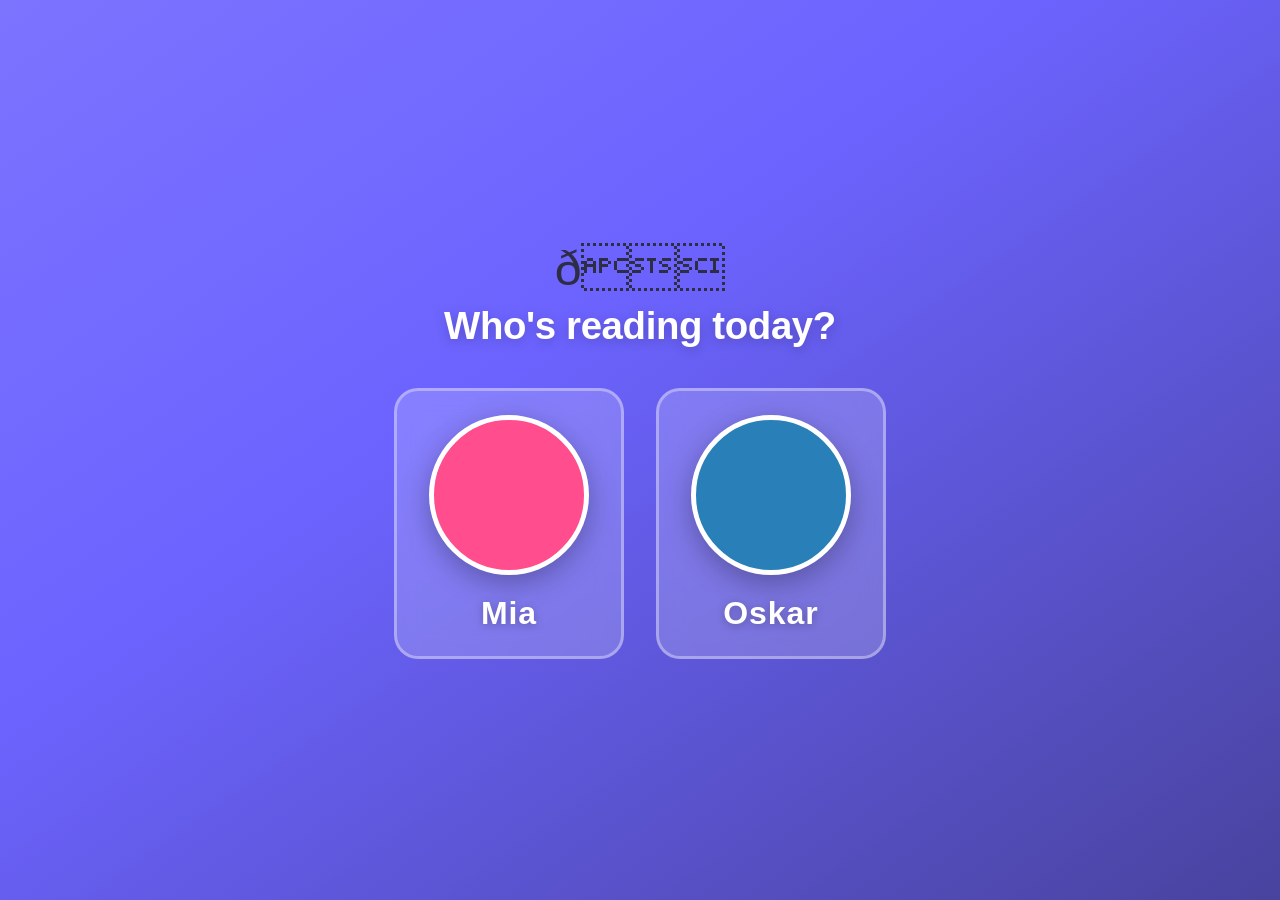
==== app.html @ 0a87f4ef "Add initial HTML structure for Little Reader app" ====
<!DOCTYPE html>
<html lang="en">
<head>
  <meta charset="UTF-8" />
  <meta name="viewport" content="width=device-width, initial-scale=1.0, user-scalable=no" />
  <meta name="theme-color" content="#6c63ff" />
  <meta name="apple-mobile-web-app-capable" content="yes" />
  <meta name="apple-mobile-web-app-status-bar-style" content="black-translucent" />
  <meta name="apple-mobile-web-app-title" content="Little Reader" />
  <title>Little Reader</title>
  <link rel="manifest" href="manifest.json" />
  <link rel="apple-touch-icon" href="icon-192.png" />
  <link rel="stylesheet" href="styles.css" />
</head>
<body>
  <script>
  const _profileName = new URLSearchParams(location.search).get('name') || '';
  const _emoji = _profileName === 'Mia' ? '🍓' : _profileName === 'Oskar' ? '🐉' : '';
</script>
  <div id="app">
    <div id="screen-home" class="screen active">
      <div class="home-header">
        <div class="app-logo">📖</div>
        <h1 class="app-title">Little Reader</h1>
        <p class="app-subtitle">Learn to read, one word at a time</p>
        <p id="profile-greeting" class="profile-greeting"></p>
      </div>
      <div class="mode-grid">
        <button class="mode-card" data-mode="sight-words"><span class="mode-icon">👁️</span><span class="mode-name">Sight Words</span><span class="mode-desc">Learn common words</span></button>
        <button class="mode-card" data-mode="phonics"><span class="mode-icon">🔤</span><span class="mode-name">Phonics</span><span class="mode-desc">Sound it out</span></button>
        <button class="mode-card" data-mode="sentences"><span class="mode-icon">📝</span><span class="mode-name">Sentences</span><span class="mode-desc">Read full sentences</span></button>
        <button class="mode-card" data-mode="spelling"><span class="mode-icon">✏️</span><span class="mode-name">Spelling</span><span class="mode-desc">Tap the letters</span></button>
      </div>
      <div class="progress-bar-container">
        <div class="progress-label">Today's progress</div>
        <div class="progress-track"><div class="progress-fill" id="daily-progress"></div></div>
        <div class="progress-count" id="progress-count">0 words today</div>
      </div>
    </div>
    <div id="screen-game" class="screen">
      <div class="game-header">
        <button class="btn-back" id="btn-back">←</button>
        <div class="game-mode-title" id="game-mode-title">Sight Words</div>
        <div class="game-score" id="game-score">⭐ 0</div>
      </div>
      <div class="game-content" id="game-content"></div>
      <div class="game-controls" id="game-controls"></div>
      <div class="feedback-overlay" id="feedback-overlay">
        <div class="feedback-emoji" id="feedback-emoji">🎉</div>
        <div class="feedback-text" id="feedback-text">Great job!</div>
      </div>
    </div>
    <div id="screen-results" class="screen">
      <div class="results-content">
        <div class="results-trophy">🏆</div>
        <h2 class="results-title">Awesome!</h2>
        <div class="results-stats">
          <div class="stat-box"><div class="stat-number" id="result-correct">0</div><div class="stat-label">Correct</div></div>
          <div class="stat-box"><div class="stat-number" id="result-total">0</div><div class="stat-label">Total</div></div>
          <div class="stat-box"><div class="stat-number" id="result-stars">0</div><div class="stat-label">Stars ⭐</div></div>
        </div>
        <div class="results-message" id="results-message">Keep it up!</div>
        <button class="btn-primary" id="btn-play-again">Play Again</button>
        <button class="btn-secondary" id="btn-home">Home</button>
      </div>
    </div>
  </div>
  <script>
  if (_profileName) {
    const el = document.getElementById('profile-greeting');
    if (el) el.textContent = 'Hi ' + _profileName + '! ' + _emoji;
  }
</script>
  <script src="app.js"></script>
</body>
</html>
---- styles.css ----
/* ===== Reset & Base ===== */
*, *::before, *::after { box-sizing: border-box; margin: 0; padding: 0; }

:root {
  --purple: #6c63ff;
  --purple-light: #8b85ff;
  --purple-dark: #4a42d4;
  --green: #4caf50;
  --green-light: #66bb6a;
  --red: #ef5350;
  --orange: #ff9800;
  --yellow: #ffd600;
  --bg: #f0eeff;
  --card-bg: #ffffff;
  --text: #2d2d44;
  --text-muted: #7a7a9a;
  --radius: 20px;
  --shadow: 0 4px 20px rgba(108,99,255,0.15);
}

html, body {
  height: 100%;
  font-family: 'Segoe UI', 'Helvetica Neue', Arial, sans-serif;
  background: var(--bg);
  color: var(--text);
  overflow: hidden;
  touch-action: manipulation;
  -webkit-tap-highlight-color: transparent;
}

#app { height: 100vh; position: relative; overflow: hidden; }

.screen {
  position: absolute; inset: 0;
  display: flex; flex-direction: column;
  overflow-y: auto;
  opacity: 0; pointer-events: none;
  transform: translateY(20px);
  transition: opacity 0.25s ease, transform 0.25s ease;
}
.screen.active { opacity: 1; pointer-events: all; transform: translateY(0); }

.home-header {
  background: linear-gradient(135deg, var(--purple) 0%, var(--purple-light) 100%);
  padding: 48px 24px 36px;
  text-align: center;
  border-radius: 0 0 40px 40px;
  box-shadow: 0 8px 30px rgba(108,99,255,0.35);
}
.app-logo { font-size: 64px; margin-bottom: 8px; }
.app-title { font-size: 32px; font-weight: 800; color: #fff; letter-spacing: -0.5px; }
.app-subtitle { font-size: 15px; color: rgba(255,255,255,0.8); margin-top: 6px; }

.mode-grid { display: grid; grid-template-columns: 1fr 1fr; gap: 16px; padding: 24px 16px; }
.mode-card { background: var(--card-bg); border: none; border-radius: var(--radius); padding: 20px 16px; display: flex; flex-direction: column; align-items: center; gap: 6px; cursor: pointer; box-shadow: var(--shadow); transition: transform 0.15s ease, box-shadow 0.15s ease; }
.mode-card:active { transform: scale(0.96); box-shadow: 0 2px 8px rgba(0,0,0,0.1); }
.mode-icon { font-size: 36px; }
.mode-name { font-size: 15px; font-weight: 700; color: var(--text); }
.mode-desc { font-size: 12px; color: var(--text-muted); text-align: center; }

.progress-bar-container { margin: 0 16px 24px; background: var(--card-bg); border-radius: var(--radius); padding: 16px 20px; box-shadow: var(--shadow); }
.progress-label { font-size: 13px; font-weight: 600; color: var(--text-muted); margin-bottom: 10px; }
.progress-track { background: #e8e4ff; border-radius: 100px; height: 10px; overflow: hidden; }
.progress-fill { height: 100%; background: linear-gradient(90deg, var(--purple), var(--purple-light)); border-radius: 100px; width: 0%; transition: width 0.5s ease; }
.progress-count { font-size: 12px; color: var(--text-muted); margin-top: 8px; text-align: right; }

.game-header { display: flex; align-items: center; justify-content: space-between; padding: 16px 20px; background: var(--card-bg); box-shadow: 0 2px 12px rgba(0,0,0,0.06); position: sticky; top: 0; z-index: 10; }
.btn-back { background: var(--bg); border: none; border-radius: 50%; width: 40px; height: 40px; font-size: 18px; cursor: pointer; display: flex; align-items: center; justify-content: center; color: var(--purple); }
.game-mode-title { font-size: 16px; font-weight: 700; }
.game-score { font-size: 15px; font-weight: 600; color: var(--orange); }
.game-content { flex: 1; display: flex; flex-direction: column; align-items: center; justify-content: center; padding: 24px 20px; gap: 24px; }

.word-card { background: var(--card-bg); border-radius: 28px; padding: 40px 48px; box-shadow: var(--shadow); text-align: center; width: 100%; max-width: 320px; }
.word-hint { font-size: 14px; color: var(--text-muted); margin-top: 12px; }
.word-emoji { font-size: 48px; margin-bottom: 8px; display: block; }

.options-grid { display: grid; grid-template-columns: 1fr 1fr; gap: 12px; width: 100%; }
.option-btn { background: var(--card-bg); border: 3px solid transparent; border-radius: 16px; padding: 18px 12px; font-size: 22px; font-weight: 700; color: var(--text); cursor: pointer; text-align: center; box-shadow: var(--shadow); transition: all 0.15s ease; }
.option-btn:active { transform: scale(0.97); }
.option-btn.correct { background: #e8f5e9; border-color: var(--green); color: var(--green); }
.option-btn.wrong { background: #ffebee; border-color: var(--red); color: var(--red); }
.option-btn:disabled { cursor: default; }

.sentence-card { background: var(--card-bg); border-radius: 24px; padding: 28px 24px; box-shadow: var(--shadow); width: 100%; }
.sentence-text { font-size: 24px; line-height: 1.5; color: var(--text); text-align: center; }
.sentence-word { display: inline-block; cursor: pointer; border-radius: 6px; padding: 2px 4px; transition: background 0.15s; }
.sentence-word.current { background: var(--yellow); border-radius: 6px; }
.sentence-word.read { color: var(--purple); }

.spelling-target { font-size: 20px; font-weight: 600; color: var(--text-muted); text-align: center; }
.spelling-letters-display { display: flex; gap: 8px; justify-content: center; flex-wrap: wrap; min-height: 56px; align-items: center; }
.letter-slot { width: 48px; height: 56px; border-bottom: 3px solid var(--purple); display: flex; align-items: center; justify-content: center; font-size: 28px; font-weight: 700; color: var(--purple); transition: border-color 0.2s; }
.letter-slot.filled { border-color: var(--green); color: var(--text); }
.letter-choices { display: flex; gap: 10px; flex-wrap: wrap; justify-content: center; }
.letter-btn { width: 52px; height: 52px; background: var(--card-bg); border: 2px solid #ddd; border-radius: 12px; font-size: 22px; font-weight: 700; cursor: pointer; box-shadow: var(--shadow); transition: all 0.15s; }
.letter-btn:active { transform: scale(0.92); }
.letter-btn:disabled { opacity: 0.3; }

.phonics-card { background: var(--card-bg); border-radius: 28px; padding: 32px 24px; box-shadow: var(--shadow); text-align: center; width: 100%; }
.phonics-chunks { display: flex; gap: 6px; justify-content: center; flex-wrap: wrap; margin-bottom: 12px; }
.phonics-chunk { font-size: 36px; font-weight: 800; padding: 8px 14px; border-radius: 14px; cursor: pointer; transition: transform 0.15s, background 0.15s; }
.phonics-chunk:nth-child(1) { background: #ffe0e0; color: #c62828; }
.phonics-chunk:nth-child(2) { background: #e0f0ff; color: #1565c0; }
.phonics-chunk:nth-child(3) { background: #e0ffe4; color: #2e7d32; }
.phonics-chunk:nth-child(4) { background: #fff8e0; color: #e65100; }
.phonics-chunk:active { transform: scale(0.92); }
.phonics-full { font-size: 20px; color: var(--text-muted); margin-top: 8px; }

.btn-continue { background: linear-gradient(135deg, var(--purple), var(--purple-light)); color: #fff; border: none; border-radius: 50px; padding: 18px 48px; font-size: 18px; font-weight: 700; cursor: pointer; width: 100%; max-width: 300px; box-shadow: 0 6px 20px rgba(108,99,255,0.4); transition: transform 0.15s, box-shadow 0.15s; }
.btn-continue:active { transform: scale(0.97); box-shadow: 0 3px 10px rgba(108,99,255,0.3); }

.progress-dots { display: flex; gap: 6px; justify-content: center; }
.dot { width: 10px; height: 10px; border-radius: 50%; background: #ddd; transition: background 0.2s, transform 0.2s; }
.dot.done { background: var(--green); transform: scale(1.1); }
.dot.current { background: var(--purple); transform: scale(1.2); }

.feedback-overlay { position: absolute; inset: 0; display: flex; flex-direction: column; align-items: center; justify-content: center; gap: 12px; pointer-events: none; opacity: 0; transition: opacity 0.2s; z-index: 50; }
.feedback-overlay.show { opacity: 1; pointer-events: all; }
.feedback-emoji { font-size: 80px; animation: bounce 0.4s ease; }
.feedback-text { font-size: 28px; font-weight: 800; color: #fff; text-shadow: 0 2px 8px rgba(0,0,0,0.2); }
@keyframes bounce { 0% { transform: scale(0.5); } 60% { transform: scale(1.15); } 100% { transform: scale(1); } }

.game-controls { padding: 0 20px 32px; display: flex; flex-direction: column; align-items: center; gap: 12px; }

#screen-results { align-items: center; justify-content: center; }
.results-content { text-align: center; padding: 40px 24px; display: flex; flex-direction: column; align-items: center; gap: 20px; }
.results-trophy { font-size: 80px; }
.results-title { font-size: 36px; font-weight: 800; color: var(--purple); }
.results-stats { display: flex; gap: 20px; }
.stat-box { background: var(--card-bg); border-radius: 20px; padding: 16px 24px; box-shadow: var(--shadow); min-width: 80px; }
.stat-number { font-size: 32px; font-weight: 800; color: var(--purple); }
.stat-label { font-size: 13px; color: var(--text-muted); margin-top: 4px; }
.results-message { font-size: 18px; color: var(--text-muted); }
.btn-primary { background: linear-gradient(135deg, var(--purple), var(--purple-light)); color: #fff; border: none; border-radius: 50px; padding: 16px 48px; font-size: 18px; font-weight: 700; cursor: pointer; width: 240px; box-shadow: 0 6px 20px rgba(108,99,255,0.4); }
.btn-secondary { background: transparent; border: 2px solid var(--purple); color: var(--purple); border-radius: 50px; padding: 14px 48px; font-size: 16px; font-weight: 600; cursor: pointer; width: 240px; }

.confetti-piece { position: fixed; width: 10px; height: 10px; border-radius: 2px; pointer-events: none; z-index: 999; animation: confetti-fall 1.2s ease-in forwards; }
@keyframes confetti-fall { 0% { transform: translateY(-20px) rotate(0deg); opacity: 1; } 100% { transform: translateY(100vh) rotate(720deg); opacity: 0; } }
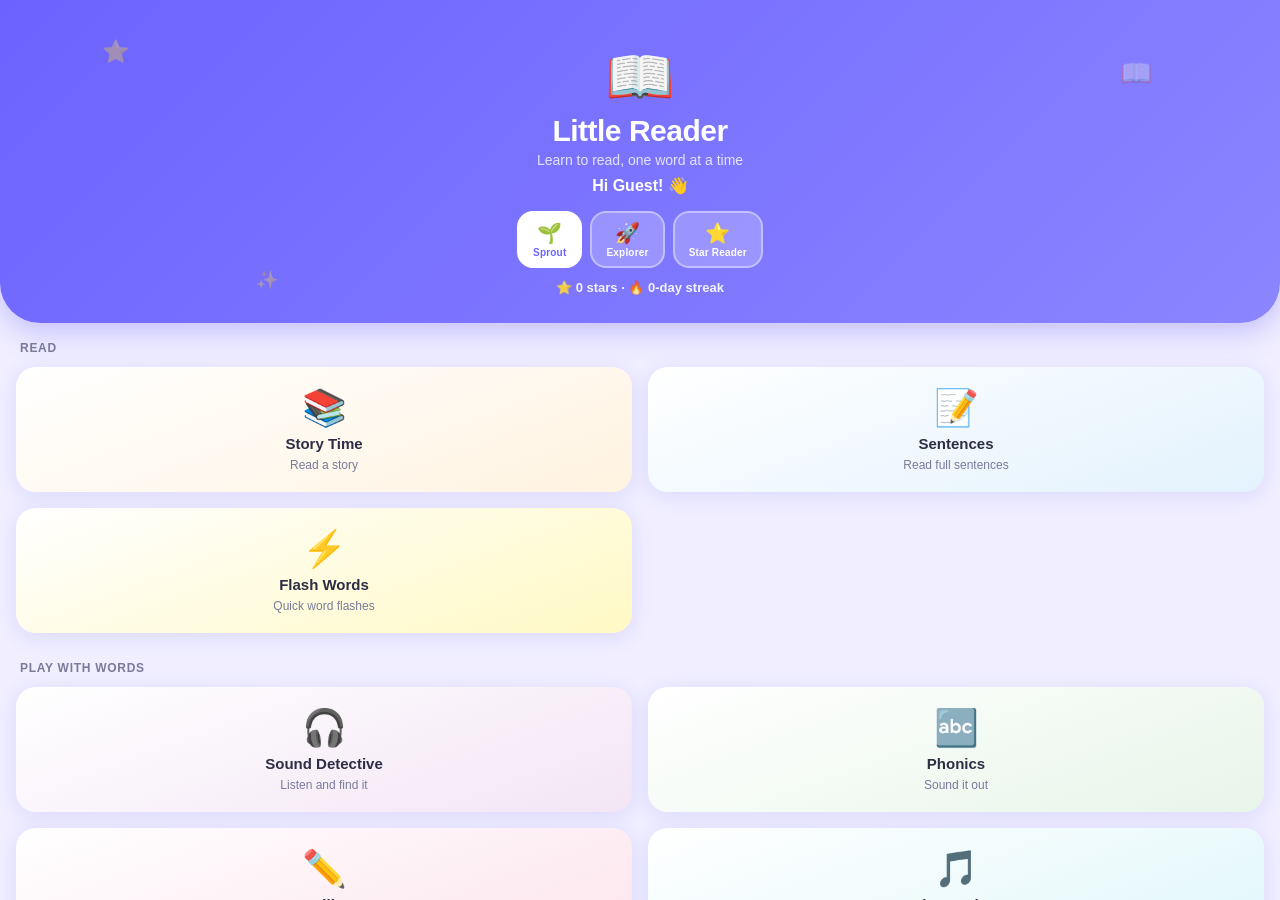
==== commit 90ea0999: "Implement PLAN.md: bug fixes, levels, new game modes, content, visual refresh - Fix crash on load (m" ====
--- a/app.html
+++ b/app.html
@@ -13,29 +13,46 @@
   <link rel="stylesheet" href="styles.css" />
 </head>
 <body>
-  <script>
-  const _profileName = new URLSearchParams(location.search).get('name') || '';
-  const _emoji = _profileName === 'Mia' ? '🍓' : _profileName === 'Oskar' ? '🐉' : '';
-</script>
   <div id="app">
     <div id="screen-home" class="screen active">
       <div class="home-header">
+        <div class="header-decor" aria-hidden="true">
+          <span class="decor-emoji d1">⭐</span>
+          <span class="decor-emoji d2">📖</span>
+          <span class="decor-emoji d3">✨</span>
+        </div>
         <div class="app-logo">📖</div>
         <h1 class="app-title">Little Reader</h1>
         <p class="app-subtitle">Learn to read, one word at a time</p>
         <p id="profile-greeting" class="profile-greeting"></p>
+        <div class="level-select" id="level-select">
+          <button class="level-btn" data-level="1"><span class="level-emoji">🌱</span><span class="level-name">Sprout</span></button>
+          <button class="level-btn" data-level="2"><span class="level-emoji">🚀</span><span class="level-name">Explorer</span></button>
+          <button class="level-btn" data-level="3"><span class="level-emoji">⭐</span><span class="level-name">Star Reader</span></button>
+        </div>
+        <p id="home-stats" class="home-stats"></p>
       </div>
+      <div class="mode-section-label">Read</div>
       <div class="mode-grid">
-        <button class="mode-card" data-mode="sight-words"><span class="mode-icon">👁️</span><span class="mode-name">Sight Words</span><span class="mode-desc">Learn common words</span></button>
+        <button class="mode-card" data-mode="story"><span class="mode-icon">📚</span><span class="mode-name">Story Time</span><span class="mode-desc">Read a story</span></button>
+        <button class="mode-card" data-mode="sentences"><span class="mode-icon">📝</span><span class="mode-name">Sentences</span><span class="mode-desc">Read full sentences</span></button>
+        <button class="mode-card" data-mode="flash"><span class="mode-icon">⚡</span><span class="mode-name">Flash Words</span><span class="mode-desc">Quick word flashes</span></button>
+      </div>
+      <div class="mode-section-label">Play with Words</div>
+      <div class="mode-grid">
+        <button class="mode-card" data-mode="sound-detective"><span class="mode-icon">🎧</span><span class="mode-name">Sound Detective</span><span class="mode-desc">Listen and find it</span></button>
         <button class="mode-card" data-mode="phonics"><span class="mode-icon">🔤</span><span class="mode-name">Phonics</span><span class="mode-desc">Sound it out</span></button>
-        <button class="mode-card" data-mode="sentences"><span class="mode-icon">📝</span><span class="mode-name">Sentences</span><span class="mode-desc">Read full sentences</span></button>
         <button class="mode-card" data-mode="spelling"><span class="mode-icon">✏️</span><span class="mode-name">Spelling</span><span class="mode-desc">Tap the letters</span></button>
+        <button class="mode-card" data-mode="rhyme"><span class="mode-icon">🎵</span><span class="mode-name">Rhyme Time</span><span class="mode-desc">Find the rhyme</span></button>
+        <button class="mode-card" data-mode="cloze"><span class="mode-icon">🕳️</span><span class="mode-name">Missing Word</span><span class="mode-desc">Fill the blank</span></button>
+        <button class="mode-card" data-mode="scramble"><span class="mode-icon">🧩</span><span class="mode-name">Sentence Scramble</span><span class="mode-desc">Put it in order</span></button>
       </div>
       <div class="progress-bar-container">
         <div class="progress-label">Today's progress</div>
         <div class="progress-track"><div class="progress-fill" id="daily-progress"></div></div>
         <div class="progress-count" id="progress-count">0 words today</div>
       </div>
+      <button class="stickers-btn" id="btn-stickers">🏅 Sticker Book</button>
     </div>
     <div id="screen-game" class="screen">
       <div class="game-header">
@@ -64,13 +81,19 @@
         <button class="btn-secondary" id="btn-home">Home</button>
       </div>
     </div>
+    <div id="screen-stickers" class="screen">
+      <div class="game-header">
+        <button class="btn-back" id="btn-stickers-back">←</button>
+        <div class="game-mode-title">🏅 Sticker Book</div>
+        <div class="game-header-spacer"></div>
+      </div>
+      <div class="sticker-screen-content">
+        <div class="sticker-count" id="sticker-count">0 / 32 stickers found</div>
+        <div class="sticker-grid" id="sticker-grid"></div>
+      </div>
+    </div>
   </div>
-  <script>
-  if (_profileName) {
-    const el = document.getElementById('profile-greeting');
-    if (el) el.textContent = 'Hi ' + _profileName + '! ' + _emoji;
-  }
-</script>
+  <script src="data.js"></script>
   <script src="app.js"></script>
 </body>
 </html>
--- a/styles.css
+++ b/styles.css
@@ -4,7 +4,8 @@
 :root {
   --purple: #6c63ff;
   --purple-light: #8b85ff;
-  --purple-dark: #4a42d4;
+  --accent: var(--purple);
+  --accent-light: var(--purple-light);
   --green: #4caf50;
   --green-light: #66bb6a;
   --red: #ef5350;
@@ -16,11 +17,13 @@
   --text-muted: #7a7a9a;
   --radius: 20px;
   --shadow: 0 4px 20px rgba(108,99,255,0.15);
+  --font-heading: 'Segoe UI', 'Helvetica Neue', Arial, sans-serif;
+  --font-reading: 'Comic Sans MS', 'Comic Sans', 'Segoe UI', system-ui, sans-serif;
 }
 
 html, body {
   height: 100%;
-  font-family: 'Segoe UI', 'Helvetica Neue', Arial, sans-serif;
+  font-family: var(--font-heading);
   background: var(--bg);
   color: var(--text);
   overflow: hidden;
@@ -40,99 +43,203 @@
 }
 .screen.active { opacity: 1; pointer-events: all; transform: translateY(0); }
 
+/* ===== Home header ===== */
 .home-header {
-  background: linear-gradient(135deg, var(--purple) 0%, var(--purple-light) 100%);
-  padding: 48px 24px 36px;
+  position: relative; overflow: hidden; flex-shrink: 0;
+  background: linear-gradient(135deg, var(--accent) 0%, var(--accent-light) 100%);
+  padding: 44px 24px 28px;
   text-align: center;
   border-radius: 0 0 40px 40px;
   box-shadow: 0 8px 30px rgba(108,99,255,0.35);
 }
-.app-logo { font-size: 64px; margin-bottom: 8px; }
-.app-title { font-size: 32px; font-weight: 800; color: #fff; letter-spacing: -0.5px; }
-.app-subtitle { font-size: 15px; color: rgba(255,255,255,0.8); margin-top: 6px; }
-
-.mode-grid { display: grid; grid-template-columns: 1fr 1fr; gap: 16px; padding: 24px 16px; }
-.mode-card { background: var(--card-bg); border: none; border-radius: var(--radius); padding: 20px 16px; display: flex; flex-direction: column; align-items: center; gap: 6px; cursor: pointer; box-shadow: var(--shadow); transition: transform 0.15s ease, box-shadow 0.15s ease; }
+.header-decor { position: absolute; inset: 0; pointer-events: none; }
+.decor-emoji { position: absolute; font-size: 22px; opacity: 0.35; animation: floaty 6s ease-in-out infinite; }
+.decor-emoji.d1 { top: 12%; left: 8%; animation-delay: 0s; }
+.decor-emoji.d2 { top: 18%; right: 10%; font-size: 26px; animation-delay: 1.5s; }
+.decor-emoji.d3 { bottom: 10%; left: 20%; font-size: 18px; animation-delay: 3s; }
+@keyframes floaty { 0%,100% { transform: translateY(0) rotate(0deg); } 50% { transform: translateY(-10px) rotate(8deg); } }
+
+.app-logo { font-size: 56px; margin-bottom: 4px; }
+.app-title { font-size: 30px; font-weight: 800; color: #fff; letter-spacing: -0.5px; }
+.app-subtitle { font-size: 14px; color: rgba(255,255,255,0.8); margin-top: 4px; }
+.profile-greeting { color: #fff; font-size: 16px; font-weight: 700; margin-top: 8px; }
+
+.level-select { display: flex; gap: 8px; justify-content: center; margin-top: 16px; }
+.level-btn {
+  background: rgba(255,255,255,0.22); border: 2px solid rgba(255,255,255,0.4); border-radius: 16px;
+  padding: 8px 14px; display: flex; flex-direction: column; align-items: center; gap: 2px;
+  cursor: pointer; color: #fff; transition: all 0.15s ease;
+}
+.level-emoji { font-size: 20px; }
+.level-name { font-size: 10px; font-weight: 700; letter-spacing: 0.02em; }
+.level-btn.active { background: #fff; color: var(--accent); border-color: #fff; }
+.level-btn.active .level-name { color: var(--accent); }
+.level-btn:active { transform: scale(0.94); }
+
+.home-stats { color: rgba(255,255,255,0.9); font-size: 13px; font-weight: 600; margin-top: 12px; }
+
+/* ===== Mode grid ===== */
+.mode-section-label {
+  padding: 18px 20px 2px; font-size: 12px; font-weight: 800; color: var(--text-muted);
+  text-transform: uppercase; letter-spacing: 0.06em;
+}
+.mode-grid { display: grid; grid-template-columns: 1fr 1fr; gap: 16px; padding: 10px 16px; }
+.mode-card {
+  background: var(--card-bg); border: none; border-radius: var(--radius); padding: 20px 16px;
+  display: flex; flex-direction: column; align-items: center; gap: 6px; cursor: pointer;
+  box-shadow: var(--shadow); transition: transform 0.15s ease, box-shadow 0.15s ease;
+}
 .mode-card:active { transform: scale(0.96); box-shadow: 0 2px 8px rgba(0,0,0,0.1); }
 .mode-icon { font-size: 36px; }
 .mode-name { font-size: 15px; font-weight: 700; color: var(--text); }
 .mode-desc { font-size: 12px; color: var(--text-muted); text-align: center; }
 
-.progress-bar-container { margin: 0 16px 24px; background: var(--card-bg); border-radius: var(--radius); padding: 16px 20px; box-shadow: var(--shadow); }
+.mode-card[data-mode="story"] { background: linear-gradient(160deg, #fff, #fff3e0); }
+.mode-card[data-mode="sentences"] { background: linear-gradient(160deg, #fff, #e3f2fd); }
+.mode-card[data-mode="flash"] { background: linear-gradient(160deg, #fff, #fff9c4); }
+.mode-card[data-mode="sound-detective"] { background: linear-gradient(160deg, #fff, #f3e5f5); }
+.mode-card[data-mode="phonics"] { background: linear-gradient(160deg, #fff, #e8f5e9); }
+.mode-card[data-mode="spelling"] { background: linear-gradient(160deg, #fff, #fce4ec); }
+.mode-card[data-mode="rhyme"] { background: linear-gradient(160deg, #fff, #e0f7fa); }
+.mode-card[data-mode="cloze"] { background: linear-gradient(160deg, #fff, #ede7f6); }
+.mode-card[data-mode="scramble"] { background: linear-gradient(160deg, #fff, #fff3e0); }
+
+.progress-bar-container { margin: 8px 16px 16px; background: var(--card-bg); border-radius: var(--radius); padding: 16px 20px; box-shadow: var(--shadow); }
 .progress-label { font-size: 13px; font-weight: 600; color: var(--text-muted); margin-bottom: 10px; }
 .progress-track { background: #e8e4ff; border-radius: 100px; height: 10px; overflow: hidden; }
-.progress-fill { height: 100%; background: linear-gradient(90deg, var(--purple), var(--purple-light)); border-radius: 100px; width: 0%; transition: width 0.5s ease; }
+.progress-fill { height: 100%; background: linear-gradient(90deg, var(--accent), var(--accent-light)); border-radius: 100px; width: 0%; transition: width 0.5s ease; }
 .progress-count { font-size: 12px; color: var(--text-muted); margin-top: 8px; text-align: right; }
 
+.stickers-btn {
+  display: block; margin: 0 16px 28px; background: linear-gradient(135deg, #FFD54F, #FFB300);
+  border: none; border-radius: 50px; padding: 14px; font-size: 15px; font-weight: 800; color: #7a5200;
+  cursor: pointer; box-shadow: 0 6px 18px rgba(255,179,0,0.35); width: calc(100% - 32px);
+}
+.stickers-btn:active { transform: scale(0.97); }
+
+/* ===== Game header ===== */
 .game-header { display: flex; align-items: center; justify-content: space-between; padding: 16px 20px; background: var(--card-bg); box-shadow: 0 2px 12px rgba(0,0,0,0.06); position: sticky; top: 0; z-index: 10; }
-.btn-back { background: var(--bg); border: none; border-radius: 50%; width: 40px; height: 40px; font-size: 18px; cursor: pointer; display: flex; align-items: center; justify-content: center; color: var(--purple); }
+.btn-back { background: var(--bg); border: none; border-radius: 50%; width: 40px; height: 40px; font-size: 18px; cursor: pointer; display: flex; align-items: center; justify-content: center; color: var(--accent); }
+.game-header-spacer { width: 40px; height: 40px; }
 .game-mode-title { font-size: 16px; font-weight: 700; }
 .game-score { font-size: 15px; font-weight: 600; color: var(--orange); }
 .game-content { flex: 1; display: flex; flex-direction: column; align-items: center; justify-content: center; padding: 24px 20px; gap: 24px; }
 
-.word-card { background: var(--card-bg); border-radius: 28px; padding: 40px 48px; box-shadow: var(--shadow); text-align: center; width: 100%; max-width: 320px; }
+/* ===== Word / sentence cards ===== */
+.word-card { background: var(--card-bg); border-radius: 28px; padding: 40px 48px; box-shadow: var(--shadow); text-align: center; width: 100%; max-width: 320px; font-family: var(--font-reading); }
 .word-hint { font-size: 14px; color: var(--text-muted); margin-top: 12px; }
 .word-emoji { font-size: 48px; margin-bottom: 8px; display: block; }
+.detective-emoji { font-size: 56px; margin-bottom: 8px; }
 
 .options-grid { display: grid; grid-template-columns: 1fr 1fr; gap: 12px; width: 100%; }
-.option-btn { background: var(--card-bg); border: 3px solid transparent; border-radius: 16px; padding: 18px 12px; font-size: 22px; font-weight: 700; color: var(--text); cursor: pointer; text-align: center; box-shadow: var(--shadow); transition: all 0.15s ease; }
+.option-btn { background: var(--card-bg); border: 3px solid transparent; border-radius: 16px; padding: 18px 12px; font-size: 22px; font-weight: 700; color: var(--text); cursor: pointer; text-align: center; box-shadow: var(--shadow); transition: all 0.15s ease; font-family: var(--font-reading); }
 .option-btn:active { transform: scale(0.97); }
 .option-btn.correct { background: #e8f5e9; border-color: var(--green); color: var(--green); }
 .option-btn.wrong { background: #ffebee; border-color: var(--red); color: var(--red); }
 .option-btn:disabled { cursor: default; }
 
-.sentence-card { background: var(--card-bg); border-radius: 24px; padding: 28px 24px; box-shadow: var(--shadow); width: 100%; }
-.sentence-text { font-size: 24px; line-height: 1.5; color: var(--text); text-align: center; }
+.sentence-card { background: var(--card-bg); border-radius: 24px; padding: 28px 24px; box-shadow: var(--shadow); width: 100%; max-width: 480px; margin: 0 auto; }
+.sentence-text { font-family: var(--font-reading); font-size: 28px; line-height: 1.65; letter-spacing: 0.02em; color: var(--text); text-align: center; }
 .sentence-word { display: inline-block; cursor: pointer; border-radius: 6px; padding: 2px 4px; transition: background 0.15s; }
 .sentence-word.current { background: var(--yellow); border-radius: 6px; }
-.sentence-word.read { color: var(--purple); }
-
-.spelling-target { font-size: 20px; font-weight: 600; color: var(--text-muted); text-align: center; }
+.sentence-word.read { color: var(--accent); }
+.cloze-text { font-size: 22px; font-weight: 600; }
+.story-page-emoji { font-size: 48px; text-align: center; margin-bottom: 16px; }
+.story-question { font-family: var(--font-reading); font-size: 20px; font-weight: 700; text-align: center; }
+
+/* ===== Spelling ===== */
+.spelling-target { font-family: var(--font-reading); font-size: 20px; font-weight: 600; color: var(--text-muted); text-align: center; }
 .spelling-letters-display { display: flex; gap: 8px; justify-content: center; flex-wrap: wrap; min-height: 56px; align-items: center; }
-.letter-slot { width: 48px; height: 56px; border-bottom: 3px solid var(--purple); display: flex; align-items: center; justify-content: center; font-size: 28px; font-weight: 700; color: var(--purple); transition: border-color 0.2s; }
+.letter-slot { width: 48px; height: 56px; border-bottom: 3px solid var(--accent); display: flex; align-items: center; justify-content: center; font-size: 28px; font-weight: 700; color: var(--accent); transition: border-color 0.2s; font-family: var(--font-reading); }
 .letter-slot.filled { border-color: var(--green); color: var(--text); }
 .letter-choices { display: flex; gap: 10px; flex-wrap: wrap; justify-content: center; }
-.letter-btn { width: 52px; height: 52px; background: var(--card-bg); border: 2px solid #ddd; border-radius: 12px; font-size: 22px; font-weight: 700; cursor: pointer; box-shadow: var(--shadow); transition: all 0.15s; }
+.letter-btn { width: 52px; height: 52px; background: var(--card-bg); border: 2px solid #ddd; border-radius: 12px; font-size: 22px; font-weight: 700; cursor: pointer; box-shadow: var(--shadow); transition: all 0.15s; font-family: var(--font-reading); }
 .letter-btn:active { transform: scale(0.92); }
 .letter-btn:disabled { opacity: 0.3; }
-
+.spelling-hint { font-size: 14px; color: var(--accent); margin-top: 4px; font-weight: 600; min-height: 18px; }
+
+/* ===== Phonics ===== */
 .phonics-card { background: var(--card-bg); border-radius: 28px; padding: 32px 24px; box-shadow: var(--shadow); text-align: center; width: 100%; }
 .phonics-chunks { display: flex; gap: 6px; justify-content: center; flex-wrap: wrap; margin-bottom: 12px; }
-.phonics-chunk { font-size: 36px; font-weight: 800; padding: 8px 14px; border-radius: 14px; cursor: pointer; transition: transform 0.15s, background 0.15s; }
+.phonics-chunk { font-family: var(--font-reading); font-size: 36px; font-weight: 800; padding: 8px 14px; border-radius: 14px; cursor: pointer; transition: transform 0.15s, background 0.15s; }
 .phonics-chunk:nth-child(1) { background: #ffe0e0; color: #c62828; }
 .phonics-chunk:nth-child(2) { background: #e0f0ff; color: #1565c0; }
 .phonics-chunk:nth-child(3) { background: #e0ffe4; color: #2e7d32; }
 .phonics-chunk:nth-child(4) { background: #fff8e0; color: #e65100; }
 .phonics-chunk:active { transform: scale(0.92); }
-.phonics-full { font-size: 20px; color: var(--text-muted); margin-top: 8px; }
-
-.btn-continue { background: linear-gradient(135deg, var(--purple), var(--purple-light)); color: #fff; border: none; border-radius: 50px; padding: 18px 48px; font-size: 18px; font-weight: 700; cursor: pointer; width: 100%; max-width: 300px; box-shadow: 0 6px 20px rgba(108,99,255,0.4); transition: transform 0.15s, box-shadow 0.15s; }
+.phonics-full { font-size: 15px; color: var(--text-muted); margin-top: 8px; }
+
+/* ===== Sentence Scramble ===== */
+.scramble-build-row { display: flex; gap: 8px; flex-wrap: wrap; justify-content: center; min-height: 56px; padding: 12px; background: #f3f1ff; border-radius: 16px; width: 100%; max-width: 420px; align-items: center; }
+.scramble-build-row.shake { animation: shakeRow 0.5s; }
+@keyframes shakeRow { 0%,100% { transform: translateX(0); } 20% { transform: translateX(-8px); } 40% { transform: translateX(8px); } 60% { transform: translateX(-6px); } 80% { transform: translateX(6px); } }
+.scramble-pool { display: flex; gap: 8px; flex-wrap: wrap; justify-content: center; margin-top: 16px; max-width: 420px; }
+.scramble-chip { font-family: var(--font-reading); background: var(--card-bg); border: 2px solid #ddd; border-radius: 12px; padding: 10px 16px; font-size: 18px; font-weight: 700; cursor: pointer; box-shadow: var(--shadow); }
+.scramble-chip.placed { background: var(--accent); color: #fff; border-color: var(--accent); }
+.scramble-chip:active { transform: scale(0.94); }
+.scramble-slot-empty { width: 44px; height: 40px; border-bottom: 3px dashed #c9c3ff; border-radius: 4px; }
+
+/* ===== Rhyme Time & shared icon buttons ===== */
+.rhyme-prompt { font-family: var(--font-reading); font-size: 20px; margin-top: 8px; }
+.btn-icon-inline { background: none; border: none; font-size: 17px; font-weight: 700; color: var(--accent); cursor: pointer; padding: 6px 10px; }
+
+/* ===== Flash Words ===== */
+.flash-stage { font-family: var(--font-reading); font-size: 56px; font-weight: 800; text-align: center; min-height: 120px; display: flex; align-items: center; justify-content: center; opacity: 0; transition: opacity 0.15s ease; color: var(--accent); }
+.flash-stage.flash-visible { opacity: 1; }
+
+/* ===== Story select ===== */
+.story-select-grid { display: grid; grid-template-columns: 1fr 1fr; gap: 14px; width: 100%; }
+.story-select-card { background: var(--card-bg); border: none; border-radius: 20px; padding: 20px 12px; display: flex; flex-direction: column; align-items: center; gap: 8px; box-shadow: var(--shadow); cursor: pointer; }
+.story-select-card:active { transform: scale(0.96); }
+.story-select-emoji { font-size: 40px; }
+.story-select-title { font-size: 14px; font-weight: 700; text-align: center; }
+
+/* ===== Buttons ===== */
+.btn-continue { background: linear-gradient(135deg, var(--accent), var(--accent-light)); color: #fff; border: none; border-radius: 50px; padding: 18px 48px; font-size: 18px; font-weight: 700; cursor: pointer; width: 100%; max-width: 300px; box-shadow: 0 6px 20px rgba(108,99,255,0.4); transition: transform 0.15s, box-shadow 0.15s; }
 .btn-continue:active { transform: scale(0.97); box-shadow: 0 3px 10px rgba(108,99,255,0.3); }
 
 .progress-dots { display: flex; gap: 6px; justify-content: center; }
 .dot { width: 10px; height: 10px; border-radius: 50%; background: #ddd; transition: background 0.2s, transform 0.2s; }
 .dot.done { background: var(--green); transform: scale(1.1); }
-.dot.current { background: var(--purple); transform: scale(1.2); }
+.dot.current { background: var(--accent); transform: scale(1.2); }
 
 .feedback-overlay { position: absolute; inset: 0; display: flex; flex-direction: column; align-items: center; justify-content: center; gap: 12px; pointer-events: none; opacity: 0; transition: opacity 0.2s; z-index: 50; }
 .feedback-overlay.show { opacity: 1; pointer-events: all; }
 .feedback-emoji { font-size: 80px; animation: bounce 0.4s ease; }
-.feedback-text { font-size: 28px; font-weight: 800; color: #fff; text-shadow: 0 2px 8px rgba(0,0,0,0.2); }
+.feedback-text { font-size: 28px; font-weight: 800; color: #fff; text-shadow: 0 2px 8px rgba(0,0,0,0.2); text-align: center; padding: 0 24px; }
 @keyframes bounce { 0% { transform: scale(0.5); } 60% { transform: scale(1.15); } 100% { transform: scale(1); } }
 
 .game-controls { padding: 0 20px 32px; display: flex; flex-direction: column; align-items: center; gap: 12px; }
 
+/* ===== Flying star ===== */
+.flying-star { position: fixed; font-size: 22px; z-index: 200; pointer-events: none; left: 0; top: 0; transform: translate(-50%,-50%) scale(1); opacity: 1; transition: transform 0.6s cubic-bezier(.2,.8,.3,1), opacity 0.6s ease; }
+.flying-star.fly { transform: translate(calc(-50% + var(--dx)), calc(-50% + var(--dy))) scale(0.4); opacity: 0.2; }
+
+/* ===== Results ===== */
 #screen-results { align-items: center; justify-content: center; }
 .results-content { text-align: center; padding: 40px 24px; display: flex; flex-direction: column; align-items: center; gap: 20px; }
 .results-trophy { font-size: 80px; }
-.results-title { font-size: 36px; font-weight: 800; color: var(--purple); }
+.results-title { font-size: 36px; font-weight: 800; color: var(--accent); }
 .results-stats { display: flex; gap: 20px; }
-.stat-box { background: var(--card-bg); border-radius: 20px; padding: 16px 24px; box-shadow: var(--shadow); min-width: 80px; }
-.stat-number { font-size: 32px; font-weight: 800; color: var(--purple); }
+.stat-box { background: var(--card-bg); border-radius: 20px; padding: 16px 24px; box-shadow: var(--shadow); min-width: 80px; animation: statPop 0.4s ease backwards; }
+.stat-box:nth-child(1) { animation-delay: 0.1s; }
+.stat-box:nth-child(2) { animation-delay: 0.25s; }
+.stat-box:nth-child(3) { animation-delay: 0.4s; }
+@keyframes statPop { 0% { transform: scale(0.5); opacity: 0; } 70% { transform: scale(1.1); opacity: 1; } 100% { transform: scale(1); } }
+.stat-number { font-size: 32px; font-weight: 800; color: var(--accent); }
 .stat-label { font-size: 13px; color: var(--text-muted); margin-top: 4px; }
 .results-message { font-size: 18px; color: var(--text-muted); }
-.btn-primary { background: linear-gradient(135deg, var(--purple), var(--purple-light)); color: #fff; border: none; border-radius: 50px; padding: 16px 48px; font-size: 18px; font-weight: 700; cursor: pointer; width: 240px; box-shadow: 0 6px 20px rgba(108,99,255,0.4); }
-.btn-secondary { background: transparent; border: 2px solid var(--purple); color: var(--purple); border-radius: 50px; padding: 14px 48px; font-size: 16px; font-weight: 600; cursor: pointer; width: 240px; }
-
+.btn-primary { background: linear-gradient(135deg, var(--accent), var(--accent-light)); color: #fff; border: none; border-radius: 50px; padding: 16px 48px; font-size: 18px; font-weight: 700; cursor: pointer; width: 240px; box-shadow: 0 6px 20px rgba(108,99,255,0.4); }
+.btn-secondary { background: transparent; border: 2px solid var(--accent); color: var(--accent); border-radius: 50px; padding: 14px 48px; font-size: 16px; font-weight: 600; cursor: pointer; width: 240px; }
+
+/* ===== Sticker book ===== */
+.sticker-screen-content { padding: 24px 20px; flex: 1; display: flex; flex-direction: column; align-items: center; }
+.sticker-count { font-weight: 700; color: var(--text-muted); margin-bottom: 18px; }
+.sticker-grid { display: grid; grid-template-columns: repeat(4, 1fr); gap: 14px; max-width: 360px; width: 100%; }
+.sticker-cell { aspect-ratio: 1; background: var(--card-bg); border-radius: 16px; display: flex; align-items: center; justify-content: center; font-size: 28px; box-shadow: var(--shadow); opacity: 0.5; filter: grayscale(1); }
+.sticker-cell.owned { opacity: 1; filter: none; box-shadow: 0 4px 16px rgba(255,193,7,0.4); animation: stickerPop 0.4s ease; }
+@keyframes stickerPop { 0% { transform: scale(0.6); } 60% { transform: scale(1.15); } 100% { transform: scale(1); } }
+
+/* ===== Confetti ===== */
 .confetti-piece { position: fixed; width: 10px; height: 10px; border-radius: 2px; pointer-events: none; z-index: 999; animation: confetti-fall 1.2s ease-in forwards; }
 @keyframes confetti-fall { 0% { transform: translateY(-20px) rotate(0deg); opacity: 1; } 100% { transform: translateY(100vh) rotate(720deg); opacity: 0; } }
